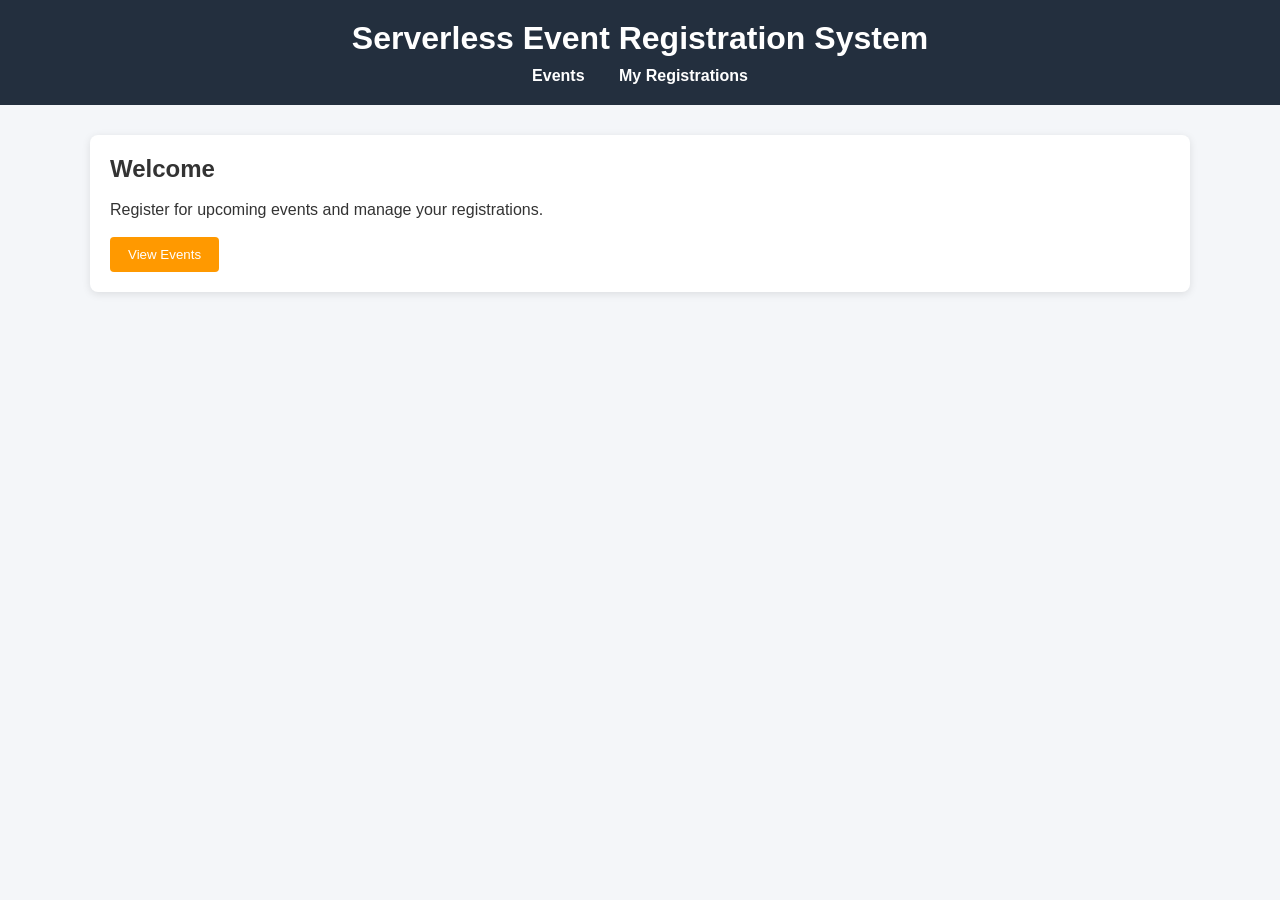
==== frontend/index.html @ 82893317 "Enabled API Gateway CORS started frontend" ====
<!DOCTYPE html>
<html lang="en">

<head>

    <meta charset="UTF-8">

    <title>Event Registration System</title>

    <link rel="stylesheet" href="css/styles.css">

</head>

<body>

<header>

    <h1>Serverless Event Registration System</h1>

    <nav>

        <a href="events.html">Events</a>

        <a href="registrations.html">My Registrations</a>

    </nav>

</header>

<div class="container">

    <div class="card">

        <h2>Welcome</h2>

        <br>

        <p>

            Register for upcoming events and manage your registrations.

        </p>

        <br>

        <a href="events.html">

            <button>View Events</button>

        </a>

    </div>

</div>

</body>

</html>
---- frontend/css/styles.css ----
* {
    margin: 0;
    padding: 0;
    box-sizing: border-box;
}

body {
    font-family: Arial, Helvetica, sans-serif;
    background: #f4f6f9;
    color: #333;
}

header {
    background: #232f3e;
    color: white;
    padding: 20px;
}

header h1 {
    text-align: center;
}

nav {
    margin-top: 10px;
    text-align: center;
}

nav a {
    color: white;
    text-decoration: none;
    margin: 0 15px;
    font-weight: bold;
}

.container {
    width: 90%;
    max-width: 1100px;
    margin: 30px auto;
}

.card {
    background: white;
    border-radius: 8px;
    padding: 20px;
    margin-bottom: 20px;
    box-shadow: 0 2px 8px rgba(0,0,0,.1);
}

button {
    background: #ff9900;
    color: white;
    border: none;
    padding: 10px 18px;
    cursor: pointer;
    border-radius: 4px;
}

button:hover {
    background: #e68a00;
}

input {
    width: 100%;
    padding: 10px;
    margin: 10px 0;
}
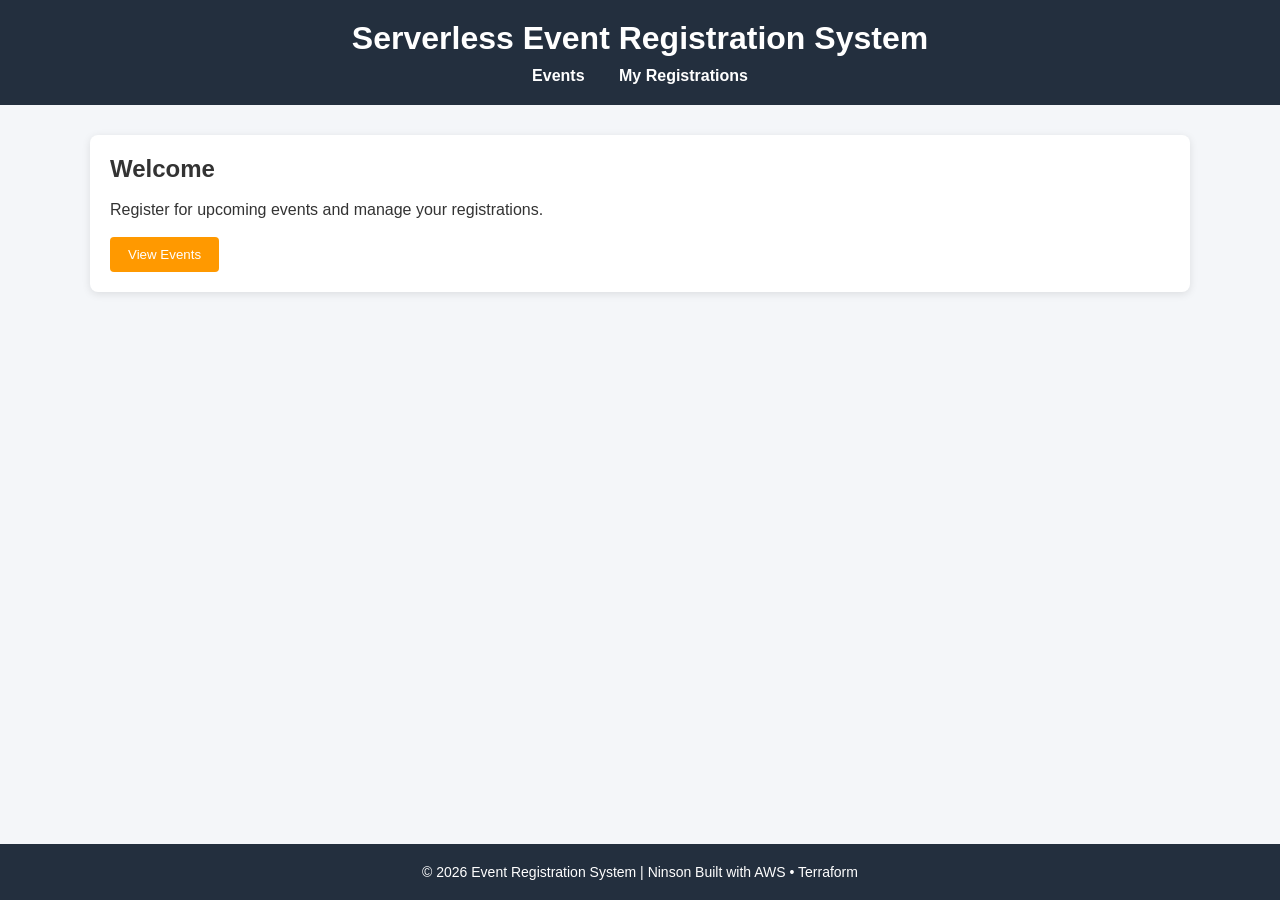
==== commit f828d0e9: "Added Github actions deployment workflow" ====
--- a/frontend/index.html
+++ b/frontend/index.html
@@ -53,6 +53,15 @@
 
 </div>
 
+<footer>
+
+    <p>
+        © 2026 Event Registration System | Ninson
+        Built with AWS • Terraform
+    </p>
+
+</footer>
+
 </body>
 
 </html>
--- a/frontend/css/styles.css
+++ b/frontend/css/styles.css
@@ -8,6 +8,10 @@
     font-family: Arial, Helvetica, sans-serif;
     background: #f4f6f9;
     color: #333;
+
+    min-height: 100vh;
+    display: flex;
+    flex-direction: column;
 }
 
 header {
@@ -36,6 +40,7 @@
     width: 90%;
     max-width: 1100px;
     margin: 30px auto;
+    flex: 1;
 }
 
 .card {
@@ -63,4 +68,96 @@
     width: 100%;
     padding: 10px;
     margin: 10px 0;
+}
+.event-card{
+
+    background:#fff;
+
+    padding:25px;
+
+    margin-bottom:20px;
+
+    border-radius:10px;
+
+    box-shadow:0 2px 10px rgba(0,0,0,.1);
+
+    transition:.3s;
+}
+
+.event-card:hover{
+
+    transform:translateY(-4px);
+
+    box-shadow:0 5px 20px rgba(0,0,0,.15);
+}
+
+.event-card h2{
+
+    color:#232f3e;
+
+    margin-bottom:15px;
+}
+
+.event-info{
+
+    display:flex;
+
+    gap:25px;
+
+    margin-bottom:15px;
+
+    color:#666;
+}
+
+.description{
+
+    margin-bottom:20px;
+
+    line-height:1.6;
+}
+.success{
+
+    margin-top:20px;
+
+    padding:20px;
+
+    background:#d4edda;
+
+    color:#155724;
+
+    border-radius:8px;
+}
+
+.error{
+
+    margin-top:20px;
+
+    padding:20px;
+
+    background:#f8d7da;
+
+    color:#721c24;
+
+    border-radius:8px;
+}
+
+label{
+
+    font-weight:bold;
+
+    display:block;
+
+    margin-top:15px;
+}
+footer {
+    background: #232f3e;
+    color: white;
+    text-align: center;
+    padding: 20px;
+    font-size: 14px;
+    width: 100%;
+}
+
+footer p {
+    margin: 0;
 }
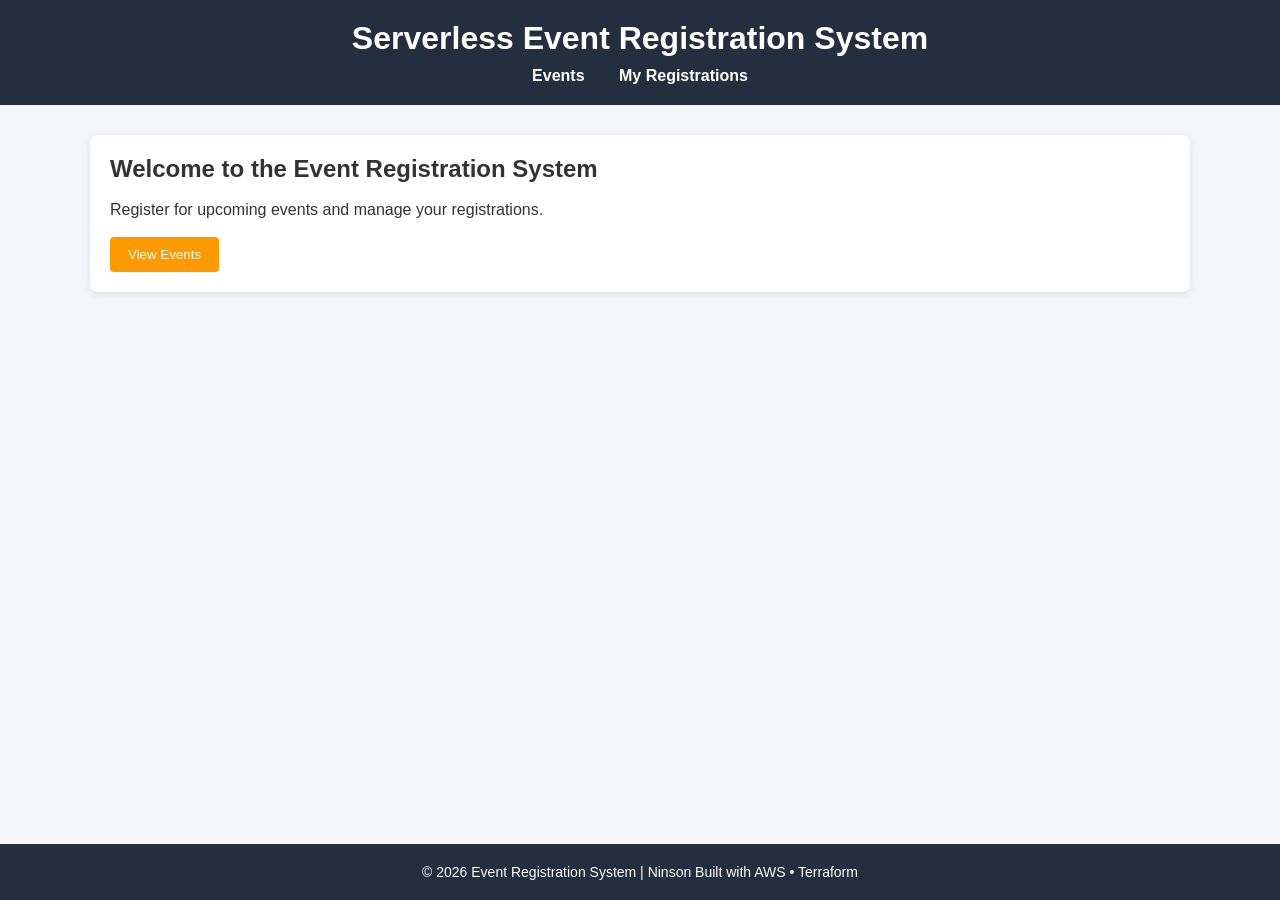
==== commit bd49ef75: "Test CI/CD deployment" ====
--- a/frontend/index.html
+++ b/frontend/index.html
@@ -31,7 +31,7 @@
 
     <div class="card">
 
-        <h2>Welcome</h2>
+        <h2>Welcome to the Event Registration System</h2>
 
         <br>
 
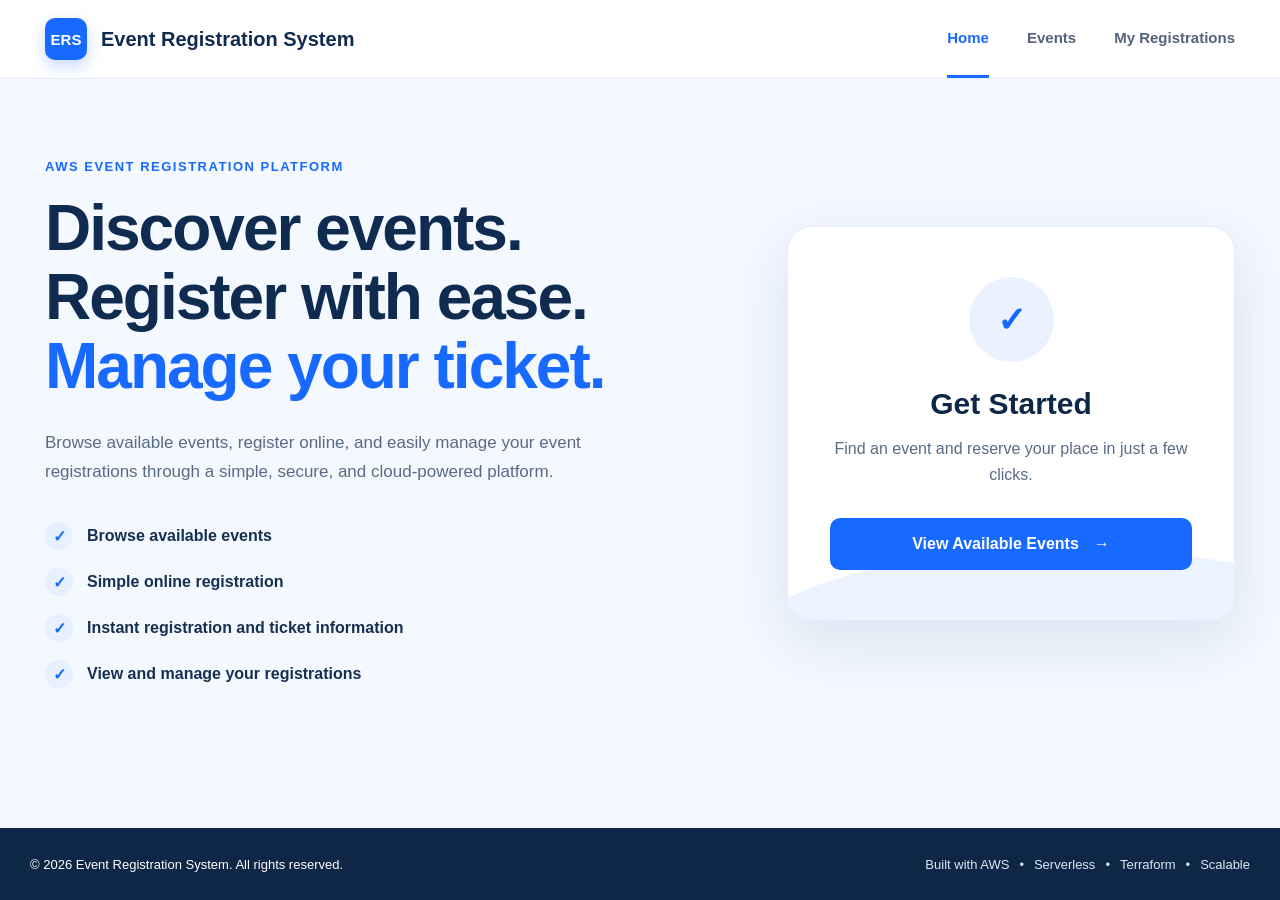
==== commit 23a3f9c5: "Updated frontend files" ====
--- a/frontend/index.html
+++ b/frontend/index.html
@@ -1,67 +1,119 @@
 <!DOCTYPE html>
 <html lang="en">
-
 <head>
-
     <meta charset="UTF-8">
-
+    <meta name="viewport" content="width=device-width, initial-scale=1.0">
     <title>Event Registration System</title>
-
     <link rel="stylesheet" href="css/styles.css">
-
 </head>
 
 <body>
 
-<header>
+<header class="navbar">
+    <div class="nav-container">
 
-    <h1>Serverless Event Registration System</h1>
+        <a href="index.html" class="brand">
+            <span class="brand-logo">ERS</span>
+            <span>Event Registration System</span>
+        </a>
 
-    <nav>
+        <nav class="nav-links">
+            <a href="index.html" class="active">Home</a>
+            <a href="events.html">Events</a>
+            <a href="registrations.html">My Registrations</a>
+        </nav>
 
-        <a href="events.html">Events</a>
-
-        <a href="registrations.html">My Registrations</a>
-
-    </nav>
-
+    </div>
 </header>
 
-<div class="container">
 
-    <div class="card">
+<main>
 
-        <h2>Welcome to the Event Registration System</h2>
+    <section class="hero">
 
-        <br>
+        <div class="hero-content">
 
-        <p>
+            <p class="eyebrow">AWS EVENT REGISTRATION PLATFORM</p>
 
-            Register for upcoming events and manage your registrations.
+            <h1>
+                Discover events.<br>
+                Register with ease.<br>
+                <span>Manage your ticket.</span>
+            </h1>
 
-        </p>
+            <p class="hero-description">
+                Browse available events, register online, and easily manage
+                your event registrations through a simple, secure, and
+                cloud-powered platform.
+            </p>
 
-        <br>
+            <div class="feature-list">
 
-        <a href="events.html">
+                <div class="feature-item">
+                    <span class="feature-icon">✓</span>
+                    <span>Browse available events</span>
+                </div>
 
-            <button>View Events</button>
+                <div class="feature-item">
+                    <span class="feature-icon">✓</span>
+                    <span>Simple online registration</span>
+                </div>
 
-        </a>
+                <div class="feature-item">
+                    <span class="feature-icon">✓</span>
+                    <span>Instant registration and ticket information</span>
+                </div>
 
+                <div class="feature-item">
+                    <span class="feature-icon">✓</span>
+                    <span>View and manage your registrations</span>
+                </div>
+
+            </div>
+
+        </div>
+
+
+        <div class="get-started-card">
+
+            <div class="card-icon">✓</div>
+
+            <h2>Get Started</h2>
+
+            <p>
+                Find an event and reserve your place
+                in just a few clicks.
+            </p>
+
+            <a href="events.html" class="primary-button">
+                View Available Events
+                <span>→</span>
+            </a>
+
+        </div>
+
+    </section>
+
+</main>
+
+
+<footer class="footer">
+
+    <div>
+        © 2026 Event Registration System. All rights reserved.
     </div>
 
-</div>
-
-<footer>
-
-    <p>
-        © 2026 Event Registration System | Ninson
-        Built with AWS • Terraform
-    </p>
+    <div class="footer-right">
+        Built with AWS
+        <span>•</span>
+        Serverless
+        <span>•</span>
+        Terraform
+        <span>•</span>
+        Scalable
+    </div>
 
 </footer>
 
 </body>
-
 </html>
--- a/frontend/css/styles.css
+++ b/frontend/css/styles.css
@@ -1,163 +1,655 @@
+/* =========================================
+   GLOBAL
+========================================= */
+
 * {
+    box-sizing: border-box;
     margin: 0;
     padding: 0;
-    box-sizing: border-box;
 }
 
 body {
     font-family: Arial, Helvetica, sans-serif;
-    background: #f4f6f9;
-    color: #333;
-
+    background: #f4f8ff;
+    color: #0f2747;
     min-height: 100vh;
     display: flex;
     flex-direction: column;
 }
 
-header {
-    background: #232f3e;
+a {
+    text-decoration: none;
+    color: inherit;
+}
+
+main {
+    flex: 1;
+}
+
+
+/* =========================================
+   NAVIGATION
+========================================= */
+
+.navbar {
+    background: #ffffff;
+    border-bottom: 1px solid #e5edf8;
+    position: relative;
+    z-index: 10;
+}
+
+.nav-container {
+    max-width: 1250px;
+    margin: auto;
+    height: 78px;
+    padding: 0 30px;
+
+    display: flex;
+    align-items: center;
+    justify-content: space-between;
+}
+
+.brand {
+    display: flex;
+    align-items: center;
+    gap: 14px;
+
+    font-size: 20px;
+    font-weight: 700;
+    color: #102b50;
+}
+
+.brand-logo {
+    width: 42px;
+    height: 42px;
+
+    display: flex;
+    align-items: center;
+    justify-content: center;
+
+    background: #1769ff;
     color: white;
-    padding: 20px;
-}
-
-header h1 {
+
+    border-radius: 10px;
+
+    font-size: 15px;
+    font-weight: 800;
+
+    box-shadow: 0 6px 15px rgba(23, 105, 255, 0.25);
+}
+
+.nav-links {
+    display: flex;
+    align-items: center;
+    gap: 38px;
+    height: 100%;
+}
+
+.nav-links a {
+    height: 100%;
+
+    display: flex;
+    align-items: center;
+
+    font-size: 15px;
+    font-weight: 600;
+
+    color: #53627a;
+
+    border-bottom: 3px solid transparent;
+
+    transition: 0.2s ease;
+}
+
+.nav-links a:hover {
+    color: #1769ff;
+}
+
+.nav-links a.active {
+    color: #1769ff;
+    border-bottom-color: #1769ff;
+}
+
+
+/* =========================================
+   HOME PAGE
+========================================= */
+
+.hero {
+    max-width: 1250px;
+    margin: auto;
+
+    min-height: 650px;
+
+    padding: 80px 30px;
+
+    display: grid;
+    grid-template-columns: 1.2fr 0.8fr;
+    gap: 70px;
+
+    align-items: center;
+}
+
+.hero-content {
+    max-width: 650px;
+}
+
+.eyebrow {
+    color: #1769ff;
+    font-size: 13px;
+    font-weight: 800;
+    letter-spacing: 1.5px;
+    margin-bottom: 20px;
+}
+
+.hero h1 {
+    font-size: clamp(42px, 5vw, 68px);
+    line-height: 1.08;
+
+    letter-spacing: -2px;
+
+    margin-bottom: 28px;
+
+    color: #102b50;
+}
+
+.hero h1 span {
+    color: #1769ff;
+}
+
+.hero-description {
+    max-width: 610px;
+
+    font-size: 17px;
+    line-height: 1.7;
+
+    color: #596b84;
+
+    margin-bottom: 35px;
+}
+
+.feature-list {
+    display: flex;
+    flex-direction: column;
+    gap: 18px;
+}
+
+.feature-item {
+    display: flex;
+    align-items: center;
+    gap: 14px;
+
+    font-weight: 600;
+    color: #172f50;
+}
+
+.feature-icon {
+    width: 28px;
+    height: 28px;
+
+    display: flex;
+    align-items: center;
+    justify-content: center;
+
+    border-radius: 50%;
+
+    background: #e6f0ff;
+    color: #1769ff;
+
+    font-weight: 900;
+}
+
+
+/* =========================================
+   GET STARTED CARD
+========================================= */
+
+.get-started-card {
+    background: white;
+
+    border-radius: 25px;
+
+    padding: 50px 42px;
+
     text-align: center;
-}
-
-nav {
-    margin-top: 10px;
+
+    box-shadow:
+        0 20px 60px rgba(26, 70, 120, 0.12);
+
+    border: 1px solid #e7eef8;
+
+    position: relative;
+
+    overflow: hidden;
+}
+
+.get-started-card::after {
+    content: "";
+
+    position: absolute;
+
+    bottom: -100px;
+    left: -30px;
+
+    width: 140%;
+    height: 170px;
+
+    background: #eaf3ff;
+
+    border-radius: 50% 50% 0 0;
+}
+
+.card-icon {
+    width: 85px;
+    height: 85px;
+
+    margin: auto auto 25px;
+
+    border-radius: 50%;
+
+    background: #eaf2ff;
+    color: #1769ff;
+
+    display: flex;
+    align-items: center;
+    justify-content: center;
+
+    font-size: 35px;
+    font-weight: 900;
+}
+
+.get-started-card h2 {
+    font-size: 30px;
+    margin-bottom: 15px;
+}
+
+.get-started-card p {
+    color: #596b84;
+    line-height: 1.6;
+    margin-bottom: 30px;
+}
+
+.primary-button {
+    position: relative;
+    z-index: 2;
+
+    width: 100%;
+
+    display: flex;
+    align-items: center;
+    justify-content: center;
+
+    gap: 15px;
+
+    padding: 17px 25px;
+
+    border-radius: 10px;
+
+    background: #1769ff;
+    color: white;
+
+    font-weight: 700;
+
+    transition: 0.2s ease;
+}
+
+.primary-button:hover {
+    background: #0754dc;
+    transform: translateY(-2px);
+}
+
+
+/* =========================================
+   EVENTS PAGE
+========================================= */
+
+.events-page {
+    max-width: 1250px;
+    margin: auto;
+
+    width: 100%;
+
+    padding: 55px 30px 80px;
+}
+
+.page-heading {
+    margin-bottom: 30px;
+}
+
+.page-heading h1 {
+    font-size: 40px;
+    margin-bottom: 8px;
+}
+
+.page-heading p {
+    color: #65758c;
+}
+
+
+/* =========================================
+   EVENTS TOOLBAR
+========================================= */
+
+.events-toolbar {
+    display: flex;
+    justify-content: flex-end;
+    align-items: center;
+
+    gap: 15px;
+
+    margin-bottom: 30px;
+}
+
+.search-box {
+    position: relative;
+    width: 280px;
+}
+
+.search-box input {
+    width: 100%;
+
+    padding: 13px 42px 13px 15px;
+
+    border: 1px solid #dce5f1;
+    border-radius: 9px;
+
+    outline: none;
+
+    background: white;
+
+    font-size: 14px;
+}
+
+.search-box input:focus {
+    border-color: #1769ff;
+    box-shadow: 0 0 0 3px rgba(23, 105, 255, 0.1);
+}
+
+.search-box span {
+    position: absolute;
+
+    right: 14px;
+    top: 50%;
+
+    transform: translateY(-50%);
+
+    color: #1769ff;
+}
+
+.events-toolbar select {
+    padding: 13px 35px 13px 15px;
+
+    border: 1px solid #dce5f1;
+    border-radius: 9px;
+
+    background: white;
+
+    color: #273b57;
+
+    outline: none;
+}
+
+
+/* =========================================
+   EVENTS GRID
+========================================= */
+
+.events-grid {
+    display: grid;
+
+    grid-template-columns:
+        repeat(3, minmax(0, 1fr));
+
+    gap: 22px;
+}
+
+
+/* =========================================
+   EVENT CARD
+========================================= */
+
+.event-card {
+    background: white;
+
+    border: 1px solid #e4ebf4;
+
+    border-radius: 15px;
+
+    overflow: hidden;
+
+    box-shadow:
+        0 8px 25px rgba(28, 66, 110, 0.07);
+
+    transition: 0.2s ease;
+
+    display: flex;
+    flex-direction: column;
+}
+
+.event-card:hover {
+    transform: translateY(-5px);
+
+    box-shadow:
+        0 15px 35px rgba(28, 66, 110, 0.12);
+}
+
+
+
+.event-content {
+    padding: 22px;
+
+    display: flex;
+    flex-direction: column;
+
+    flex: 1;
+}
+
+.event-content h2 {
+    font-size: 19px;
+
+    color: #122c50;
+
+    margin-bottom: 10px;
+}
+
+.event-description {
+    color: #65758c;
+
+    font-size: 14px;
+
+    line-height: 1.55;
+
+    margin-bottom: 18px;
+}
+
+.event-info {
+    display: flex;
+    flex-direction: column;
+    gap: 8px;
+
+    color: #475b75;
+
+    font-size: 13px;
+
+    margin-bottom: 15px;
+}
+
+.event-id {
+    display: inline-block;
+
+    align-self: flex-start;
+
+    padding: 5px 9px;
+
+    border: 1px solid #1769ff;
+
+    border-radius: 5px;
+
+    color: #1769ff;
+
+    font-size: 11px;
+
+    font-weight: 700;
+
+    margin-bottom: 20px;
+}
+
+.register-button {
+    margin-top: auto;
+
+    display: flex;
+    align-items: center;
+    justify-content: center;
+
+    padding: 12px;
+
+    border: 1px solid #1769ff;
+
+    border-radius: 8px;
+
+    color: #1769ff;
+
+    font-weight: 700;
+
+    background: white;
+
+    transition: 0.2s ease;
+}
+
+.register-button:hover {
+    background: #1769ff;
+    color: white;
+}
+
+
+/* =========================================
+   LOADING / EMPTY
+========================================= */
+
+.loading,
+.empty-state {
+    grid-column: 1 / -1;
+
+    background: white;
+
+    padding: 50px;
+
     text-align: center;
-}
-
-nav a {
+
+    border-radius: 15px;
+
+    color: #65758c;
+}
+
+
+/* =========================================
+   FOOTER
+========================================= */
+
+.footer {
+    background: #0f2747;
+
     color: white;
-    text-decoration: none;
-    margin: 0 15px;
-    font-weight: bold;
-}
-
-.container {
-    width: 90%;
-    max-width: 1100px;
-    margin: 30px auto;
-    flex: 1;
-}
-
-.card {
-    background: white;
-    border-radius: 8px;
-    padding: 20px;
-    margin-bottom: 20px;
-    box-shadow: 0 2px 8px rgba(0,0,0,.1);
-}
-
-button {
-    background: #ff9900;
-    color: white;
-    border: none;
-    padding: 10px 18px;
-    cursor: pointer;
-    border-radius: 4px;
-}
-
-button:hover {
-    background: #e68a00;
-}
-
-input {
-    width: 100%;
-    padding: 10px;
-    margin: 10px 0;
-}
-.event-card{
-
-    background:#fff;
-
-    padding:25px;
-
-    margin-bottom:20px;
-
-    border-radius:10px;
-
-    box-shadow:0 2px 10px rgba(0,0,0,.1);
-
-    transition:.3s;
-}
-
-.event-card:hover{
-
-    transform:translateY(-4px);
-
-    box-shadow:0 5px 20px rgba(0,0,0,.15);
-}
-
-.event-card h2{
-
-    color:#232f3e;
-
-    margin-bottom:15px;
-}
-
-.event-info{
-
-    display:flex;
-
-    gap:25px;
-
-    margin-bottom:15px;
-
-    color:#666;
-}
-
-.description{
-
-    margin-bottom:20px;
-
-    line-height:1.6;
-}
-.success{
-
-    margin-top:20px;
-
-    padding:20px;
-
-    background:#d4edda;
-
-    color:#155724;
-
-    border-radius:8px;
-}
-
-.error{
-
-    margin-top:20px;
-
-    padding:20px;
-
-    background:#f8d7da;
-
-    color:#721c24;
-
-    border-radius:8px;
-}
-
-label{
-
-    font-weight:bold;
-
-    display:block;
-
-    margin-top:15px;
-}
-footer {
-    background: #232f3e;
-    color: white;
-    text-align: center;
-    padding: 20px;
-    font-size: 14px;
-    width: 100%;
-}
-
-footer p {
-    margin: 0;
+
+    min-height: 72px;
+
+    padding: 20px 30px;
+
+    display: flex;
+
+    align-items: center;
+    justify-content: space-between;
+
+    gap: 20px;
+
+    font-size: 13px;
+}
+
+.footer-right {
+    display: flex;
+    gap: 10px;
+
+    color: #dce7f5;
+}
+
+
+/* =========================================
+   RESPONSIVE
+========================================= */
+
+@media (max-width: 900px) {
+
+    .hero {
+        grid-template-columns: 1fr;
+
+        gap: 40px;
+
+        padding-top: 50px;
+    }
+
+    .hero-content {
+        max-width: 100%;
+    }
+
+    .events-grid {
+        grid-template-columns: repeat(2, 1fr);
+    }
+
+}
+
+
+@media (max-width: 650px) {
+
+    .nav-container {
+        height: auto;
+
+        padding-top: 18px;
+        padding-bottom: 18px;
+
+        flex-direction: column;
+
+        gap: 18px;
+    }
+
+    .nav-links {
+        gap: 20px;
+
+        height: 45px;
+    }
+
+    .hero {
+        padding: 45px 20px;
+    }
+
+    .hero h1 {
+        font-size: 42px;
+    }
+
+    .events-page {
+        padding: 40px 20px;
+    }
+
+    .events-toolbar {
+        flex-direction: column;
+        align-items: stretch;
+    }
+
+    .search-box {
+        width: 100%;
+    }
+
+    .events-grid {
+        grid-template-columns: 1fr;
+    }
+
+    .footer {
+        flex-direction: column;
+        text-align: center;
+    }
+
+    .footer-right {
+        flex-wrap: wrap;
+        justify-content: center;
+    }
+
 }
